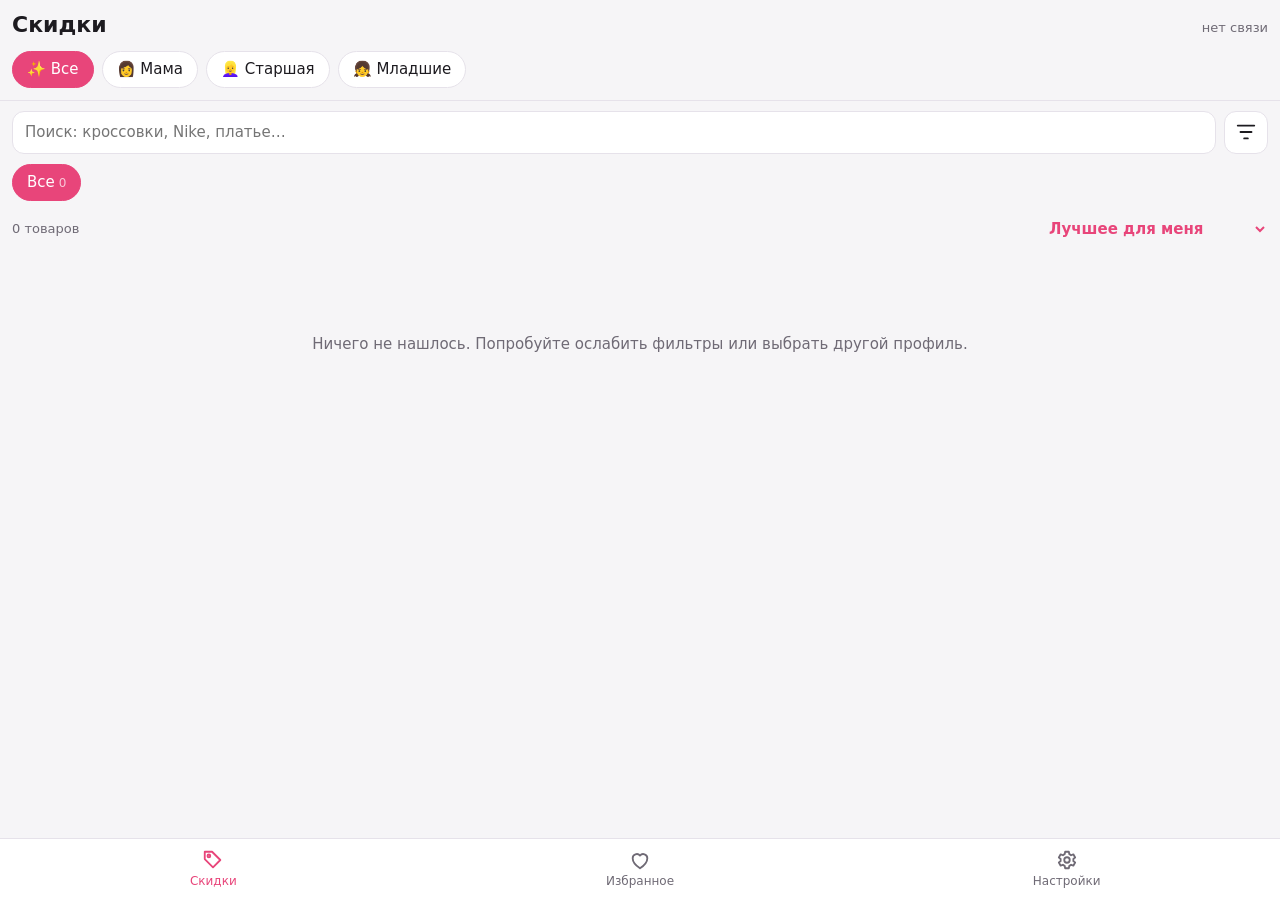
==== app/index.html @ fb00c3f3 "Приложение «Скидки»: сбор скидок Megasport, Sinsay, LC Waikiki и PWA для Android" ====
<!DOCTYPE html>
<html lang="ru">
<head>
  <meta charset="utf-8">
  <meta name="viewport" content="width=device-width, initial-scale=1, viewport-fit=cover">
  <meta name="theme-color" content="#e8457a">
  <meta name="description" content="Настоящие скидки на одежду, обувь и аксессуары в магазинах Украины">
  <title>Скидки</title>
  <link rel="manifest" href="manifest.webmanifest">
  <link rel="icon" href="icons/icon-192.png">
  <link rel="apple-touch-icon" href="icons/icon-192.png">
  <link rel="stylesheet" href="styles.css">
</head>
<body>
  <header class="top">
    <div class="top-row">
      <h1>Скидки</h1>
      <span id="updated" class="muted"></span>
    </div>
    <div id="profiles" class="chips scroll"></div>
  </header>

  <main>
    <!-- Скидки -->
    <section id="view-deals" class="view active">
      <div class="toolbar">
        <input id="search" type="search" placeholder="Поиск: кроссовки, Nike, платье…" autocomplete="off">
        <button id="open-filters" class="btn-icon" aria-label="Фильтры">
          <svg viewBox="0 0 24 24"><path d="M3 5h18M6 12h12M10 19h4"/></svg>
          <span id="filter-count" class="dot" hidden></span>
        </button>
      </div>
      <div id="cats" class="chips scroll"></div>
      <div id="subcats" class="chips scroll small"></div>
      <div class="result-bar">
        <span id="count" class="muted"></span>
        <select id="sort" aria-label="Сортировка">
          <option value="best">Лучшее для меня</option>
          <option value="discount">Самая большая скидка</option>
          <option value="cheap">Сначала дешёвые</option>
          <option value="new">Сначала новые</option>
        </select>
      </div>
      <div id="grid" class="grid"></div>
      <div id="more" class="more"></div>
      <p id="empty" class="empty" hidden>Ничего не нашлось. Попробуйте ослабить фильтры или выбрать другой профиль.</p>
    </section>

    <!-- Избранное -->
    <section id="view-favs" class="view">
      <h2>Избранное</h2>
      <p class="muted">Сердечко на карточке сохраняет товар здесь. Если цена изменится — увидите старую и новую.</p>
      <div id="fav-grid" class="grid"></div>
      <p id="fav-empty" class="empty">Пока пусто.</p>
    </section>

    <!-- Настройки -->
    <section id="view-settings" class="view">
      <h2>Настройки</h2>
      <div id="settings"></div>
      <h3>Магазины</h3>
      <div id="store-status"></div>
      <h3>Как проверяются скидки</h3>
      <div class="card-text">
        <p>Каждый день приложение запоминает цену каждого товара. Скидка считается не от «старой цены», которую пишет магазин, а от цены, по которой товар реально продавался последние 60 дней.</p>
        <ul class="legend"></ul>
      </div>
    </section>
  </main>

  <nav class="bottom">
    <button data-view="deals" class="active"><svg viewBox="0 0 24 24"><path d="M20 12l-8 8-9-9V3h8z"/><circle cx="7.5" cy="7.5" r="1.5"/></svg>Скидки</button>
    <button data-view="favs"><svg viewBox="0 0 24 24"><path d="M12 21s-8-5.3-8-11a4.5 4.5 0 0 1 8-2.8A4.5 4.5 0 0 1 20 10c0 5.7-8 11-8 11z"/></svg>Избранное</button>
    <button data-view="settings"><svg viewBox="0 0 24 24"><circle cx="12" cy="12" r="3"/><path d="M19 12a7 7 0 0 0-.1-1.2l2-1.6-2-3.4-2.4 1a7 7 0 0 0-2-1.2L14 3h-4l-.5 2.6a7 7 0 0 0-2 1.2l-2.4-1-2 3.4 2 1.6a7 7 0 0 0 0 2.4l-2 1.6 2 3.4 2.4-1a7 7 0 0 0 2 1.2L10 21h4l.5-2.6a7 7 0 0 0 2-1.2l2.4 1 2-3.4-2-1.6c.1-.4.1-.8.1-1.2z"/></svg>Настройки</button>
  </nav>

  <!-- Фильтры -->
  <dialog id="filters" class="sheet">
    <form method="dialog">
      <div class="sheet-head"><h2>Фильтры</h2><button class="btn-text" value="close">Готово</button></div>
      <div id="filters-body"></div>
      <div class="sheet-foot"><button type="button" id="reset-filters" class="btn-secondary">Сбросить к профилю</button></div>
    </form>
  </dialog>

  <!-- Карточка товара -->
  <dialog id="detail" class="sheet">
    <form method="dialog">
      <div class="sheet-head"><span></span><button class="btn-text" value="close">Закрыть</button></div>
      <div id="detail-body"></div>
    </form>
  </dialog>

  <script src="app.js" type="module"></script>
</body>
</html>
---- app/styles.css ----
:root {
  --accent: #e8457a;
  --accent-soft: #fde7ef;
  --bg: #f6f5f7;
  --card: #fff;
  --text: #1d1b20;
  --muted: #6f6a75;
  --line: #e6e2ea;
  --good: #1f8a4c;
  --good-soft: #e3f4ea;
  --warn: #b35c00;
  --warn-soft: #fff0dc;
  --radius: 14px;
  --nav-h: 62px;
  color-scheme: light dark;
}
@media (prefers-color-scheme: dark) {
  :root {
    --bg: #141216; --card: #1f1c22; --text: #f1eef4; --muted: #a39dab; --line: #33303a;
    --accent-soft: #4a1e30; --good-soft: #17301f; --warn-soft: #3a2a12; --good: #5fd18f; --warn: #f0a050;
  }
}
* { box-sizing: border-box; }
html, body { margin: 0; background: var(--bg); color: var(--text);
  font: 15px/1.4 system-ui, -apple-system, "Segoe UI", Roboto, sans-serif; -webkit-tap-highlight-color: transparent; }
h1 { font-size: 22px; margin: 0; }
h2 { font-size: 19px; margin: 16px 0 8px; }
h3 { font-size: 16px; margin: 22px 0 8px; }
.muted { color: var(--muted); font-size: 13px; }
button, select, input { font: inherit; color: inherit; }
svg { width: 22px; height: 22px; fill: none; stroke: currentColor; stroke-width: 2; stroke-linecap: round; stroke-linejoin: round; }

/* шапка */
.top { position: sticky; top: 0; z-index: 5; background: var(--bg); padding: 10px 12px 6px;
  padding-top: max(10px, env(safe-area-inset-top)); border-bottom: 1px solid var(--line); }
.top-row { display: flex; align-items: baseline; justify-content: space-between; margin-bottom: 8px; }
main { padding: 0 12px calc(var(--nav-h) + 20px + env(safe-area-inset-bottom)); }
.view { display: none; }
.view.active { display: block; }

/* чипсы */
.chips { display: flex; gap: 8px; padding: 2px 0 6px; }
.chips.scroll { overflow-x: auto; scrollbar-width: none; }
.chips.scroll::-webkit-scrollbar { display: none; }
.chip { flex: none; border: 1px solid var(--line); background: var(--card); border-radius: 999px;
  padding: 7px 14px; white-space: nowrap; cursor: pointer; }
.chips.small .chip { padding: 4px 11px; font-size: 13px; }
.chip.on { background: var(--accent); border-color: var(--accent); color: #fff; }
.chip .n { opacity: .7; font-size: 12px; margin-left: 4px; }

/* поиск и сортировка */
.toolbar { display: flex; gap: 8px; margin: 10px 0 8px; }
.toolbar input { flex: 1; min-width: 0; border: 1px solid var(--line); background: var(--card);
  border-radius: 12px; padding: 10px 12px; }
.btn-icon { position: relative; border: 1px solid var(--line); background: var(--card); border-radius: 12px;
  width: 44px; display: grid; place-items: center; cursor: pointer; }
.dot { position: absolute; top: 5px; right: 5px; min-width: 16px; height: 16px; border-radius: 8px;
  background: var(--accent); color: #fff; font-size: 11px; line-height: 16px; padding: 0 4px; }
.result-bar { display: flex; justify-content: space-between; align-items: center; margin: 4px 0 10px; }
.result-bar select { border: none; background: transparent; color: var(--accent); font-weight: 600; }

/* сетка карточек */
.grid { display: grid; grid-template-columns: repeat(auto-fill, minmax(160px, 1fr)); gap: 10px; }
.item { background: var(--card); border-radius: var(--radius); overflow: hidden; position: relative;
  display: flex; flex-direction: column; cursor: pointer; border: 1px solid var(--line); }
.item .img { aspect-ratio: 3/4; background: #eee center/cover no-repeat; position: relative; }
.item .img img { width: 100%; height: 100%; object-fit: cover; display: block; }
.badge { position: absolute; left: 8px; top: 8px; background: var(--accent); color: #fff; font-weight: 700;
  border-radius: 8px; padding: 2px 7px; font-size: 14px; }
.fav { position: absolute; right: 6px; top: 6px; width: 34px; height: 34px; border-radius: 50%; border: none;
  background: rgba(255,255,255,.85); color: #555; display: grid; place-items: center; cursor: pointer; }
.fav svg { width: 19px; height: 19px; }
.fav.on { color: var(--accent); }
.fav.on svg { fill: var(--accent); }
.item .body { padding: 8px 10px 10px; display: flex; flex-direction: column; gap: 3px; }
.price { font-weight: 700; font-size: 16px; }
.price s { color: var(--muted); font-weight: 400; font-size: 13px; margin-left: 6px; }
.title { font-size: 13px; display: -webkit-box; -webkit-line-clamp: 2; -webkit-box-orient: vertical; overflow: hidden; }
.meta { font-size: 12px; color: var(--muted); }
.tags { display: flex; flex-wrap: wrap; gap: 4px; margin-top: 2px; }
.tag { font-size: 11px; border-radius: 6px; padding: 1px 6px; background: var(--good-soft); color: var(--good); }
.tag.warn { background: var(--warn-soft); color: var(--warn); }
.tag.hot { background: var(--accent-soft); color: var(--accent); }
.item.gone { opacity: .55; }
.more { height: 40px; }
.empty { text-align: center; color: var(--muted); padding: 30px 10px; }

/* нижняя навигация */
nav.bottom { position: fixed; bottom: 0; left: 0; right: 0; z-index: 6; height: calc(var(--nav-h) + env(safe-area-inset-bottom));
  padding-bottom: env(safe-area-inset-bottom); display: flex; background: var(--card); border-top: 1px solid var(--line); }
nav.bottom button { flex: 1; border: none; background: none; display: flex; flex-direction: column; align-items: center;
  justify-content: center; gap: 2px; font-size: 12px; color: var(--muted); cursor: pointer; }
nav.bottom button.active { color: var(--accent); }

/* шторки */
dialog.sheet { border: none; padding: 0; width: 100%; max-width: 640px; max-height: 92vh; margin: auto auto 0;
  border-radius: 18px 18px 0 0; background: var(--card); color: var(--text); }
dialog.sheet::backdrop { background: rgba(0,0,0,.45); }
dialog.sheet form { padding: 0 16px 16px; }
.sheet-head { position: sticky; top: 0; background: var(--card); display: flex; justify-content: space-between;
  align-items: center; padding: 12px 0 8px; z-index: 1; }
.sheet-head h2 { margin: 0; }
.sheet-foot { padding-top: 14px; }
.btn-text { border: none; background: none; color: var(--accent); font-weight: 600; padding: 8px; cursor: pointer; }
.btn-primary, .btn-secondary { display: block; width: 100%; text-align: center; border-radius: 12px; padding: 13px;
  font-weight: 600; text-decoration: none; cursor: pointer; }
.btn-primary { background: var(--accent); color: #fff; border: none; }
.btn-secondary { background: none; border: 1px solid var(--line); }

/* поля форм */
.field { margin: 14px 0; }
.field > label, .field > .label { display: block; font-weight: 600; margin-bottom: 6px; }
.field .hint { font-size: 12px; color: var(--muted); margin-top: 4px; }
.field input[type=text], .field input[type=number] { width: 100%; border: 1px solid var(--line); background: var(--bg);
  border-radius: 10px; padding: 9px 11px; }
.field input[type=range] { width: 100%; accent-color: var(--accent); }
.toggle { display: flex; justify-content: space-between; align-items: center; gap: 12px; padding: 8px 0; }
.toggle input { width: 20px; height: 20px; accent-color: var(--accent); flex: none; }
.checks { display: flex; flex-wrap: wrap; gap: 8px; }

/* настройки */
.profile-card { background: var(--card); border: 1px solid var(--line); border-radius: var(--radius); margin-bottom: 10px; }
.profile-card summary { padding: 12px 14px; font-weight: 600; cursor: pointer; list-style: none; display: flex; justify-content: space-between; }
.profile-card summary::after { content: "›"; color: var(--muted); }
.profile-card[open] summary::after { content: "⌄"; }
.profile-card .inner { padding: 0 14px 12px; }
.row-btns { display: flex; gap: 8px; margin-top: 8px; }
.row-btns button { flex: 1; }
.card-text { background: var(--card); border: 1px solid var(--line); border-radius: var(--radius); padding: 4px 14px; }
.legend { padding-left: 0; list-style: none; }
.legend li { margin: 8px 0; }
.store-row { display: flex; justify-content: space-between; padding: 8px 0; border-bottom: 1px solid var(--line); font-size: 14px; }
.ok { color: var(--good); } .bad { color: var(--warn); }

/* детальная карточка */
.detail-img { width: 100%; max-height: 52vh; object-fit: contain; background: #eee; border-radius: 12px; }
.detail-price { font-size: 24px; font-weight: 800; margin: 10px 0 2px; }
.detail-price s { font-size: 15px; color: var(--muted); font-weight: 400; margin-left: 8px; }
.explain { background: var(--bg); border-radius: 12px; padding: 10px 12px; font-size: 14px; margin: 10px 0; }
.sizes { display: flex; flex-wrap: wrap; gap: 6px; margin: 6px 0 12px; }
.sizes span { border: 1px solid var(--line); border-radius: 8px; padding: 3px 8px; font-size: 13px; }
.sizes span.mine { border-color: var(--accent); color: var(--accent); font-weight: 600; }
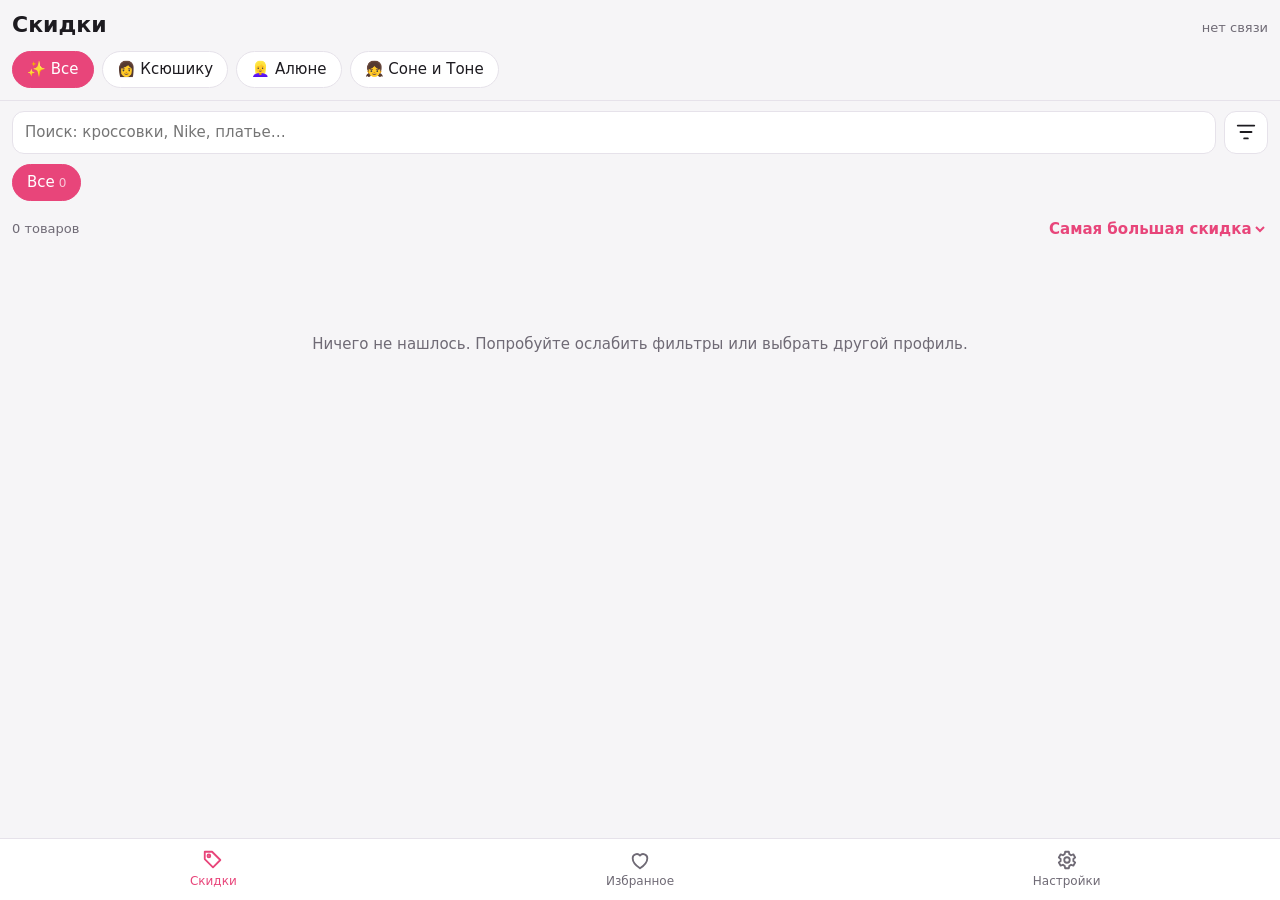
==== commit bb7e8d53: "Новые магазины, профили семьи, сортировка по реальной скидке Магазины: Reserved, Cropp, House, Mohit" ====
--- a/app/index.html
+++ b/app/index.html
@@ -35,8 +35,8 @@
       <div class="result-bar">
         <span id="count" class="muted"></span>
         <select id="sort" aria-label="Сортировка">
+          <option value="discount">Самая большая скидка</option>
           <option value="best">Лучшее для меня</option>
-          <option value="discount">Самая большая скидка</option>
           <option value="cheap">Сначала дешёвые</option>
           <option value="new">Сначала новые</option>
         </select>
--- a/app/styles.css
+++ b/app/styles.css
@@ -105,7 +105,7 @@
 .btn-primary, .btn-secondary { display: block; width: 100%; text-align: center; border-radius: 12px; padding: 13px;
   font-weight: 600; text-decoration: none; cursor: pointer; }
 .btn-primary { background: var(--accent); color: #fff; border: none; }
-.btn-secondary { background: none; border: 1px solid var(--line); }
+.btn-secondary { background: none; border: 1px solid var(--line); color: var(--text); }
 
 /* поля форм */
 .field { margin: 14px 0; }
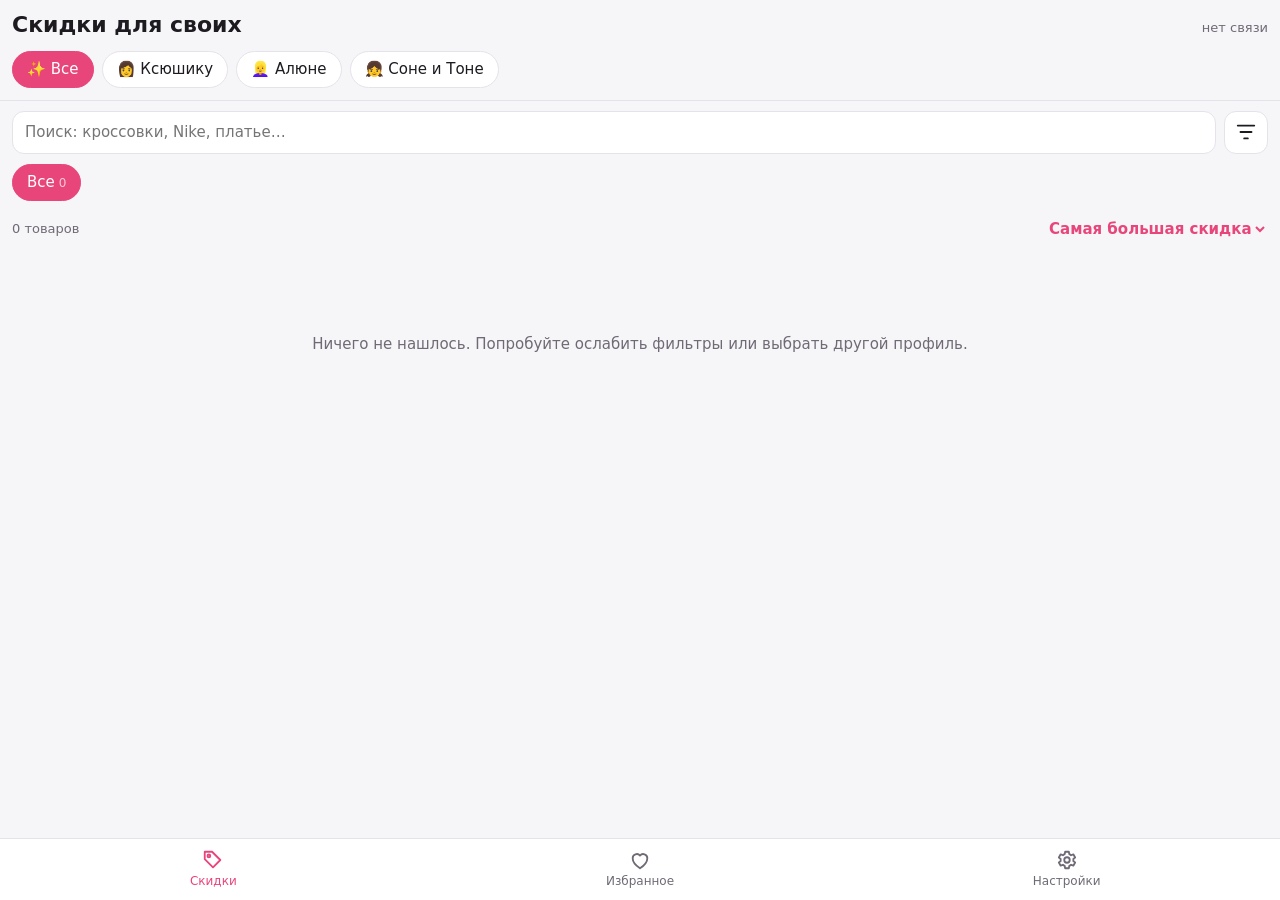
==== commit baa7aa47: "Название: «Скидки для своих»" ====
--- a/app/index.html
+++ b/app/index.html
@@ -5,7 +5,7 @@
   <meta name="viewport" content="width=device-width, initial-scale=1, viewport-fit=cover">
   <meta name="theme-color" content="#e8457a">
   <meta name="description" content="Настоящие скидки на одежду, обувь и аксессуары в магазинах Украины">
-  <title>Скидки</title>
+  <title>Скидки для своих</title>
   <link rel="manifest" href="manifest.webmanifest">
   <link rel="icon" href="icons/icon-192.png">
   <link rel="apple-touch-icon" href="icons/icon-192.png">
@@ -14,7 +14,7 @@
 <body>
   <header class="top">
     <div class="top-row">
-      <h1>Скидки</h1>
+      <h1>Скидки для своих</h1>
       <span id="updated" class="muted"></span>
     </div>
     <div id="profiles" class="chips scroll"></div>
@@ -46,6 +46,15 @@
       <p id="empty" class="empty" hidden>Ничего не нашлось. Попробуйте ослабить фильтры или выбрать другой профиль.</p>
     </section>
 
+    <!-- Горящие: открывается из ежедневного уведомления -->
+    <section id="view-hot" class="view">
+      <h2>🔥 Горящие скидки</h2>
+      <p id="hot-note" class="muted"></p>
+      <div id="hot-grid" class="grid"></div>
+      <p id="hot-empty" class="empty" hidden>Этих скидок уже нет — магазины обновили цены.</p>
+      <button type="button" class="btn-secondary" data-view-go="deals">Все скидки</button>
+    </section>
+
     <!-- Избранное -->
     <section id="view-favs" class="view">
       <h2>Избранное</h2>
@@ -58,6 +67,8 @@
     <section id="view-settings" class="view">
       <h2>Настройки</h2>
       <div id="settings"></div>
+      <h3>Уведомления</h3>
+      <div id="notify" class="card-text"></div>
       <h3>Магазины</h3>
       <div id="store-status"></div>
       <h3>Как проверяются скидки</h3>
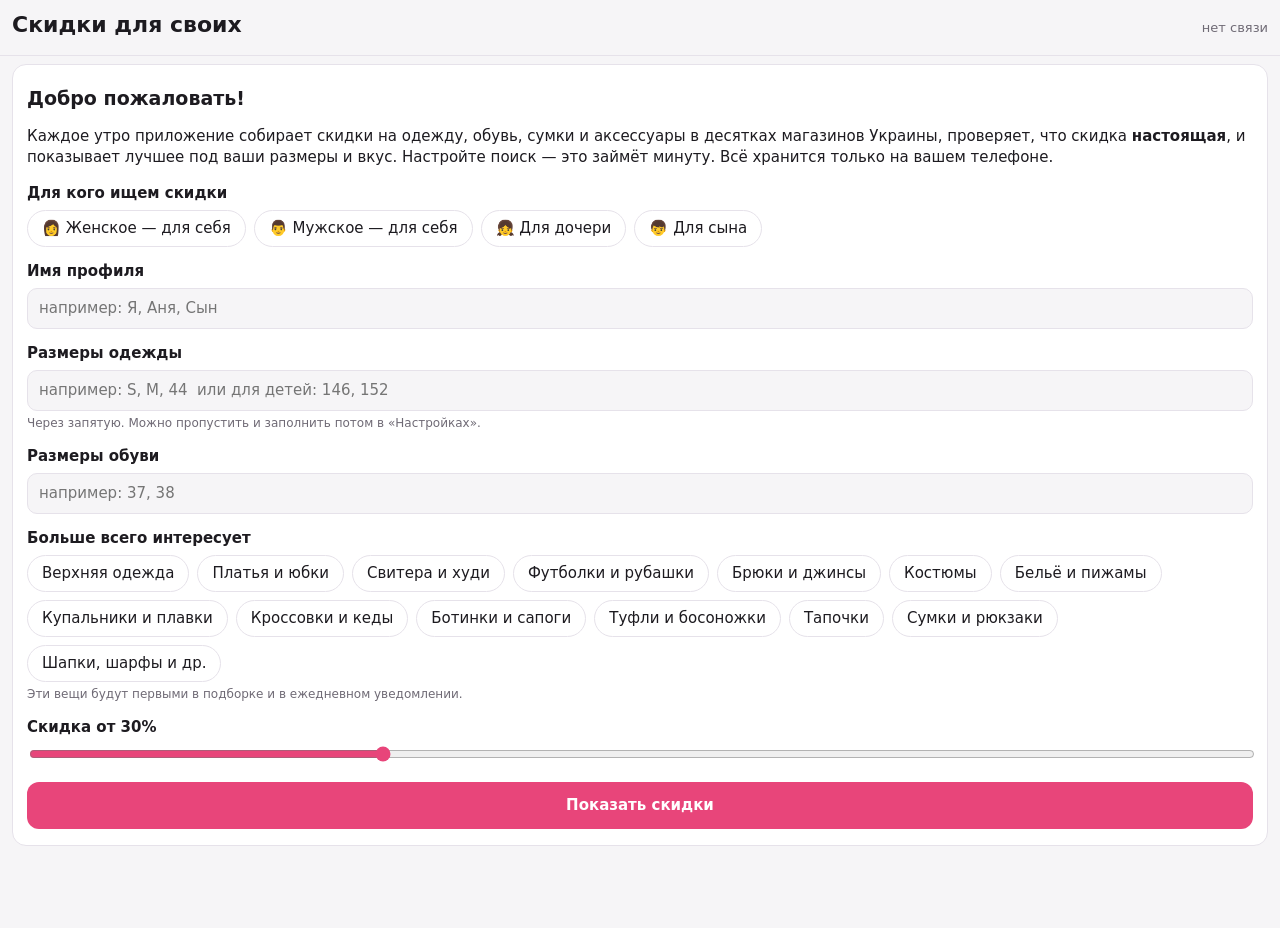
==== commit 2d6b841d: "Универсальная версия: первый запуск, мужское и детское, 13 новых магазинов, уведомления для iPhone -" ====
--- a/app/index.html
+++ b/app/index.html
@@ -9,6 +9,9 @@
   <link rel="manifest" href="manifest.webmanifest">
   <link rel="icon" href="icons/icon-192.png">
   <link rel="apple-touch-icon" href="icons/icon-192.png">
+  <meta name="apple-mobile-web-app-capable" content="yes">
+  <meta name="apple-mobile-web-app-title" content="Скидки">
+  <meta name="apple-mobile-web-app-status-bar-style" content="default">
   <link rel="stylesheet" href="styles.css">
 </head>
 <body>
@@ -44,6 +47,11 @@
       <div id="grid" class="grid"></div>
       <div id="more" class="more"></div>
       <p id="empty" class="empty" hidden>Ничего не нашлось. Попробуйте ослабить фильтры или выбрать другой профиль.</p>
+    </section>
+
+    <!-- Первый запуск и новый профиль -->
+    <section id="view-welcome" class="view">
+      <div id="welcome" class="card-text welcome"></div>
     </section>
 
     <!-- Горящие: открывается из ежедневного уведомления -->
--- a/app/styles.css
+++ b/app/styles.css
@@ -132,6 +132,11 @@
 .store-row { display: flex; justify-content: space-between; padding: 8px 0; border-bottom: 1px solid var(--line); font-size: 14px; }
 .ok { color: var(--good); } .bad { color: var(--warn); }
 
+/* первый запуск: пока нет профиля, показываем только настройку */
+.welcome { padding: 4px 14px 16px; margin-top: 8px; }
+.welcome form { margin-top: 6px; }
+.onboarding nav.bottom, .onboarding #profiles { display: none; }
+
 /* детальная карточка */
 .detail-img { width: 100%; max-height: 52vh; object-fit: contain; background: #eee; border-radius: 12px; }
 .detail-price { font-size: 24px; font-weight: 800; margin: 10px 0 2px; }
